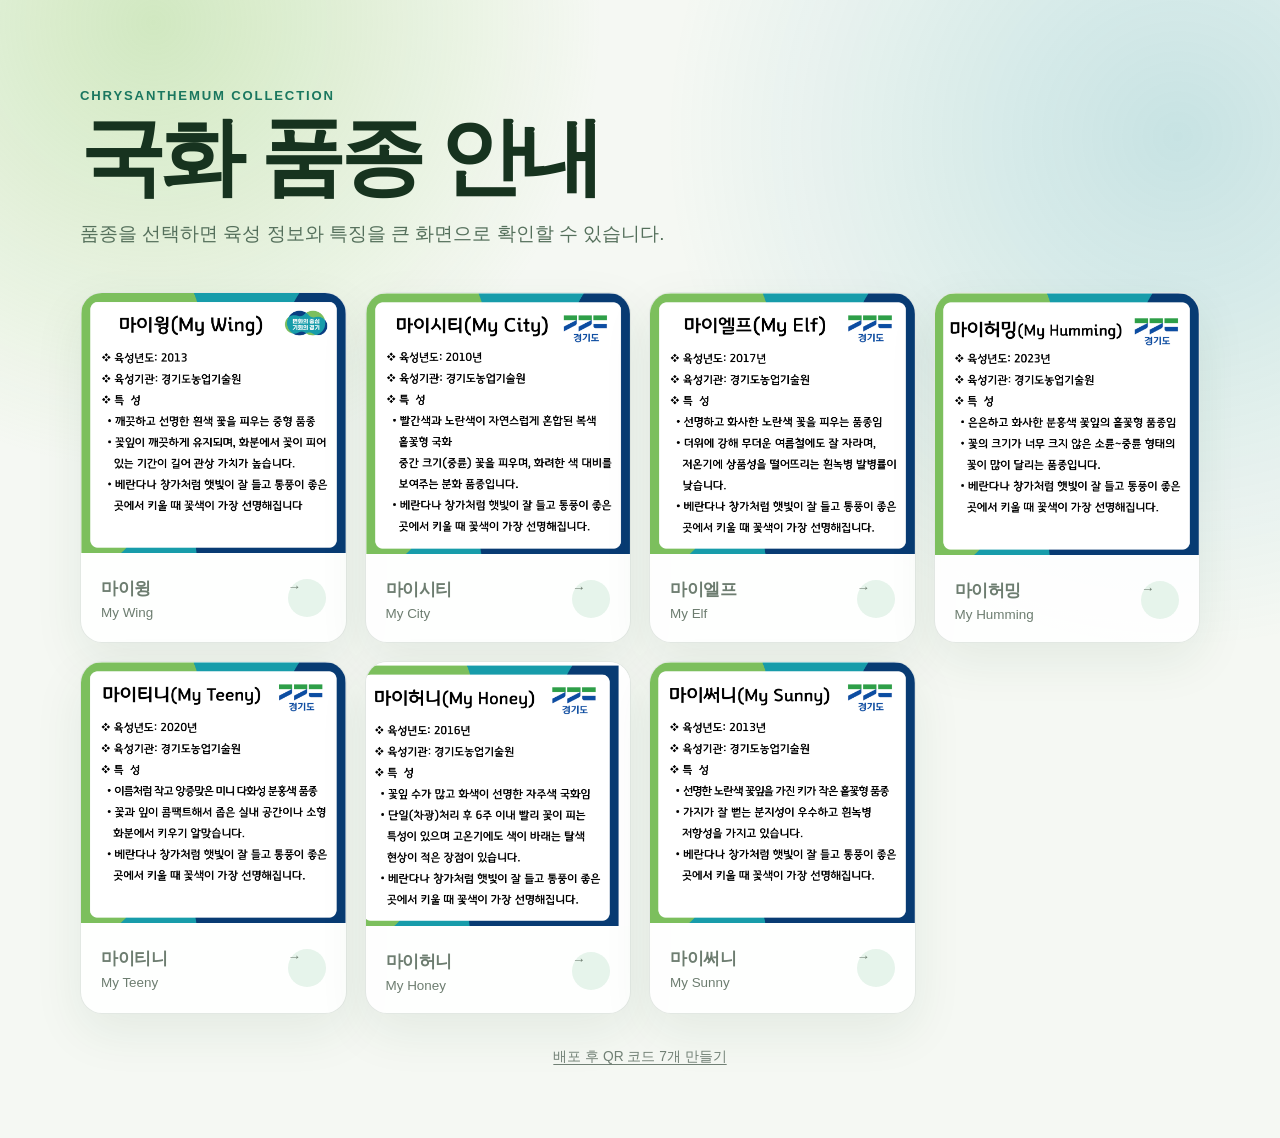
==== index.html @ c3d1b2ee "Add files via upload" ====
<!doctype html>
<html lang="ko">
  <head>
    <meta charset="utf-8">
    <meta name="viewport" content="width=device-width, initial-scale=1">
    <meta name="theme-color" content="#f5f8f3">
    <meta name="description" content="경기도농업기술원 국화 7품종 안내">
    <title>국화 품종 안내</title>
    <link rel="stylesheet" href="./style.css">
  </head>
  <body>
    <main class="catalog">
      <div class="catalog-inner">
        <p class="eyebrow">CHRYSANTHEMUM COLLECTION</p>
        <h1>국화 품종 안내</h1>
        <p class="intro">품종을 선택하면 육성 정보와 특징을 큰 화면으로 확인할 수 있습니다.</p>

        <section class="card-grid" aria-label="국화 7품종">
          <a class="card" href="./1/">
            <img src="./assets/variety-1.png" alt="마이윙 품종 안내 미리보기" width="1927" height="1895">
            <span class="card-copy"><span><strong>마이윙</strong><span>My Wing</span></span><span class="arrow" aria-hidden="true">→</span></span>
          </a>
          <a class="card" href="./2/">
            <img src="./assets/variety-2.png" alt="마이시티 품종 안내 미리보기" width="1925" height="1898" loading="lazy">
            <span class="card-copy"><span><strong>마이시티</strong><span>My City</span></span><span class="arrow" aria-hidden="true">→</span></span>
          </a>
          <a class="card" href="./3/">
            <img src="./assets/variety-3.png" alt="마이엘프 품종 안내 미리보기" width="1922" height="1898" loading="lazy">
            <span class="card-copy"><span><strong>마이엘프</strong><span>My Elf</span></span><span class="arrow" aria-hidden="true">→</span></span>
          </a>
          <a class="card" href="./4/">
            <img src="./assets/variety-4.png" alt="마이허밍 품종 안내 미리보기" width="1919" height="1898" loading="lazy">
            <span class="card-copy"><span><strong>마이허밍</strong><span>My Humming</span></span><span class="arrow" aria-hidden="true">→</span></span>
          </a>
          <a class="card" href="./5/">
            <img src="./assets/variety-5.png" alt="마이티니 품종 안내 미리보기" width="1925" height="1898" loading="lazy">
            <span class="card-copy"><span><strong>마이티니</strong><span>My Teeny</span></span><span class="arrow" aria-hidden="true">→</span></span>
          </a>
          <a class="card" href="./6/">
            <img src="./assets/variety-6.png" alt="마이허니 품종 안내 미리보기" width="1920" height="1920" loading="lazy">
            <span class="card-copy"><span><strong>마이허니</strong><span>My Honey</span></span><span class="arrow" aria-hidden="true">→</span></span>
          </a>
          <a class="card" href="./7/">
            <img src="./assets/variety-7.png" alt="마이써니 품종 안내 미리보기" width="1919" height="1898" loading="lazy">
            <span class="card-copy"><span><strong>마이써니</strong><span>My Sunny</span></span><span class="arrow" aria-hidden="true">→</span></span>
          </a>
        </section>

        <p class="catalog-footer"><a href="./qr-maker.html">배포 후 QR 코드 7개 만들기</a></p>
      </div>
    </main>
  </body>
</html>
---- style.css ----
:root {
  color-scheme: light;
  font-family: Pretendard, -apple-system, BlinkMacSystemFont, "Apple SD Gothic Neo", "Noto Sans KR", "Segoe UI", sans-serif;
  background: #f3f7f2;
  color: #17331f;
}

* {
  box-sizing: border-box;
}

html {
  min-height: 100%;
}

body {
  min-height: 100%;
  margin: 0;
}

a {
  color: inherit;
}

.catalog {
  min-height: 100svh;
  padding: clamp(32px, 7vw, 88px) clamp(18px, 5vw, 64px) 72px;
  background:
    radial-gradient(circle at 12% 2%, rgb(143 204 100 / 35%), transparent 28rem),
    radial-gradient(circle at 92% 12%, rgb(16 145 166 / 20%), transparent 32rem),
    #f5f8f3;
}

.catalog-inner {
  width: min(1120px, 100%);
  margin: 0 auto;
}

.eyebrow {
  margin: 0 0 12px;
  color: #1a775f;
  font-size: 0.82rem;
  font-weight: 800;
  letter-spacing: 0.14em;
}

h1 {
  margin: 0;
  font-size: clamp(2.2rem, 7vw, 5.3rem);
  line-height: 0.98;
  letter-spacing: -0.055em;
}

.intro {
  max-width: 630px;
  margin: 20px 0 42px;
  color: #55705c;
  font-size: clamp(1rem, 2.2vw, 1.18rem);
  line-height: 1.7;
}

.card-grid {
  display: grid;
  grid-template-columns: repeat(auto-fit, minmax(min(100%, 260px), 1fr));
  gap: 18px;
}

.card {
  overflow: hidden;
  border: 1px solid rgb(24 66 37 / 12%);
  border-radius: 22px;
  background: rgb(255 255 255 / 88%);
  box-shadow: 0 18px 50px rgb(30 72 39 / 8%);
  text-decoration: none;
  transition: transform 180ms ease, box-shadow 180ms ease;
}

.card:hover,
.card:focus-visible {
  transform: translateY(-4px);
  box-shadow: 0 24px 60px rgb(30 72 39 / 14%);
}

.card:focus-visible {
  outline: 3px solid #1595a5;
  outline-offset: 3px;
}

.card img {
  display: block;
  width: 100%;
  height: auto;
  background: #fff;
}

.card-copy {
  display: flex;
  align-items: center;
  justify-content: space-between;
  gap: 14px;
  padding: 18px 20px 20px;
}

.card-copy strong {
  display: block;
  font-size: 1.08rem;
  letter-spacing: -0.02em;
}

.card-copy span {
  display: block;
  margin-top: 5px;
  color: #6d7d70;
  font-size: 0.84rem;
}

.arrow {
  flex: 0 0 auto;
  width: 38px;
  height: 38px;
  display: grid;
  place-items: center;
  border-radius: 50%;
  background: #e6f4eb;
  color: #17623d;
  font-size: 1.2rem;
}

.catalog-footer {
  margin: 34px 0 0;
  color: #718075;
  font-size: 0.86rem;
  text-align: center;
}

.catalog-footer a {
  text-underline-offset: 3px;
}

.viewer {
  overflow: hidden;
  background: #eaf2e8;
}

.viewer-main {
  min-height: 100svh;
  display: grid;
  place-items: center;
}

.viewer-image {
  display: block;
  width: min(100vw, 100svh);
  height: auto;
  max-height: 100svh;
  object-fit: contain;
  background: #fff;
}

.back-link {
  position: fixed;
  z-index: 2;
  top: max(12px, env(safe-area-inset-top));
  left: max(12px, env(safe-area-inset-left));
  padding: 9px 13px;
  border: 1px solid rgb(255 255 255 / 55%);
  border-radius: 999px;
  background: rgb(10 42 43 / 76%);
  box-shadow: 0 8px 24px rgb(0 0 0 / 18%);
  color: #fff;
  font-size: 0.82rem;
  font-weight: 750;
  text-decoration: none;
  backdrop-filter: blur(10px);
}

.back-link:focus-visible {
  outline: 3px solid #fff;
  outline-offset: 3px;
}

.visually-hidden {
  position: absolute;
  width: 1px;
  height: 1px;
  padding: 0;
  margin: -1px;
  overflow: hidden;
  clip: rect(0, 0, 0, 0);
  white-space: nowrap;
  border: 0;
}

@media (max-width: 520px) {
  .catalog {
    padding-top: 34px;
  }

  .intro {
    margin-bottom: 28px;
  }

  .card-grid {
    grid-template-columns: 1fr 1fr;
    gap: 10px;
  }

  .card {
    border-radius: 16px;
  }

  .card-copy {
    align-items: flex-end;
    padding: 13px 14px 15px;
  }

  .card-copy strong {
    font-size: 0.95rem;
  }

  .card-copy span {
    font-size: 0.74rem;
  }

  .arrow {
    width: 30px;
    height: 30px;
    font-size: 1rem;
  }
}

@media (prefers-reduced-motion: reduce) {
  .card {
    transition: none;
  }
}
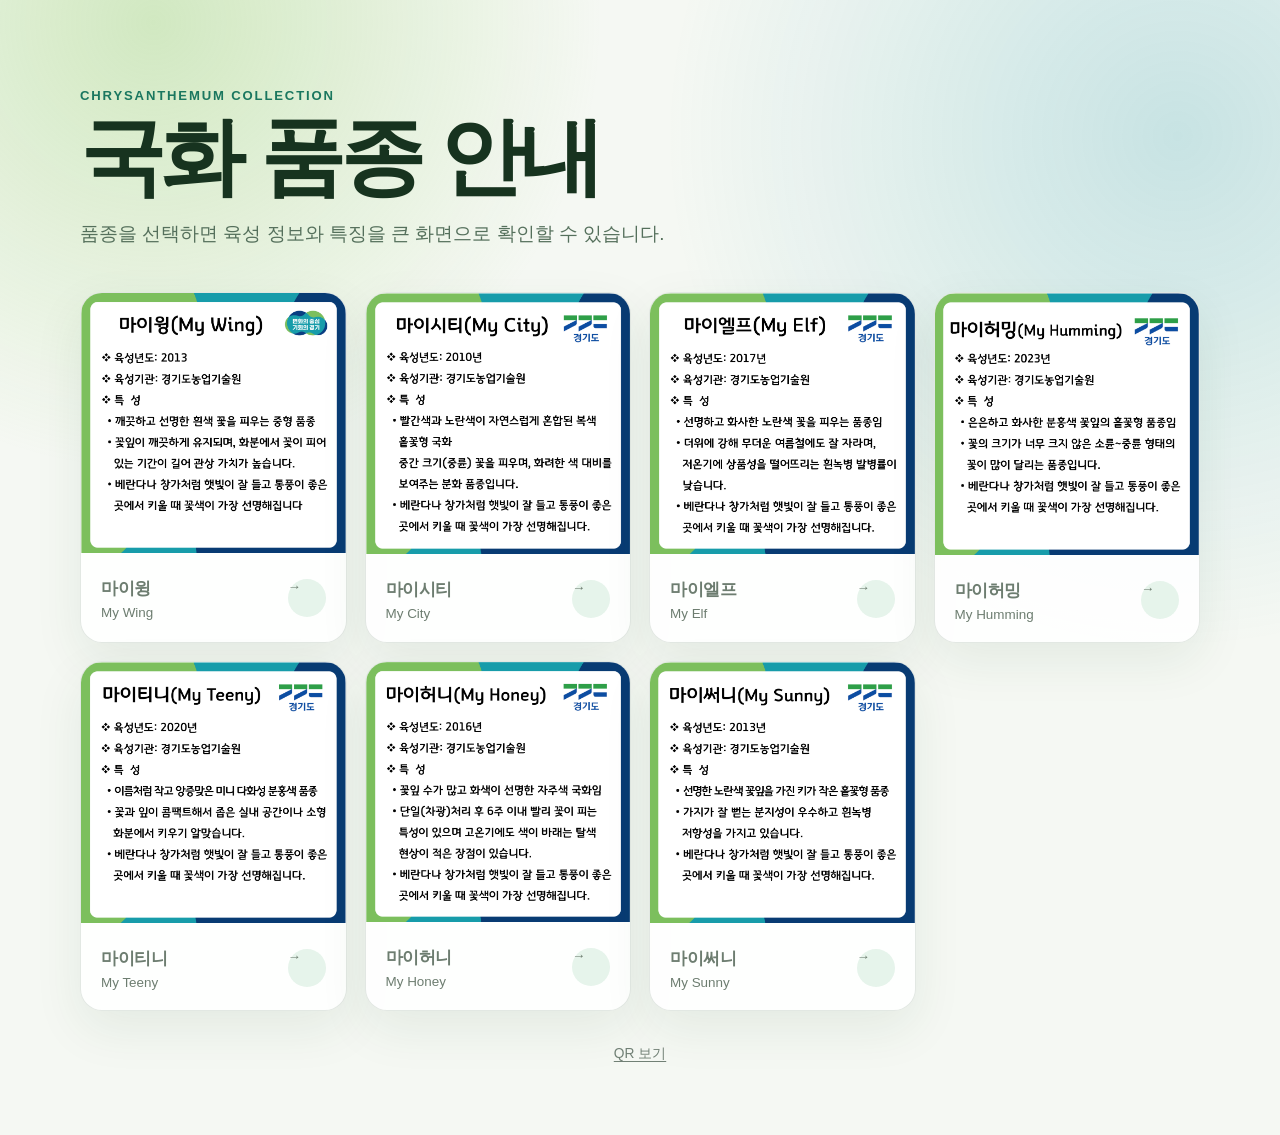
==== commit 349908ff: "Update image dimensions and footer link text" ====
--- a/index.html
+++ b/index.html
@@ -37,7 +37,7 @@
             <span class="card-copy"><span><strong>마이티니</strong><span>My Teeny</span></span><span class="arrow" aria-hidden="true">→</span></span>
           </a>
           <a class="card" href="./6/">
-            <img src="./assets/variety-6.png" alt="마이허니 품종 안내 미리보기" width="1920" height="1920" loading="lazy">
+            <img src="./assets/variety-6.png" alt="마이허니 품종 안내 미리보기" width="1924" height="1896" loading="lazy">
             <span class="card-copy"><span><strong>마이허니</strong><span>My Honey</span></span><span class="arrow" aria-hidden="true">→</span></span>
           </a>
           <a class="card" href="./7/">
@@ -46,7 +46,7 @@
           </a>
         </section>
 
-        <p class="catalog-footer"><a href="./qr-maker.html">배포 후 QR 코드 7개 만들기</a></p>
+        <p class="catalog-footer"><a href="./qr-maker.html">QR 보기</a></p>
       </div>
     </main>
   </body>
